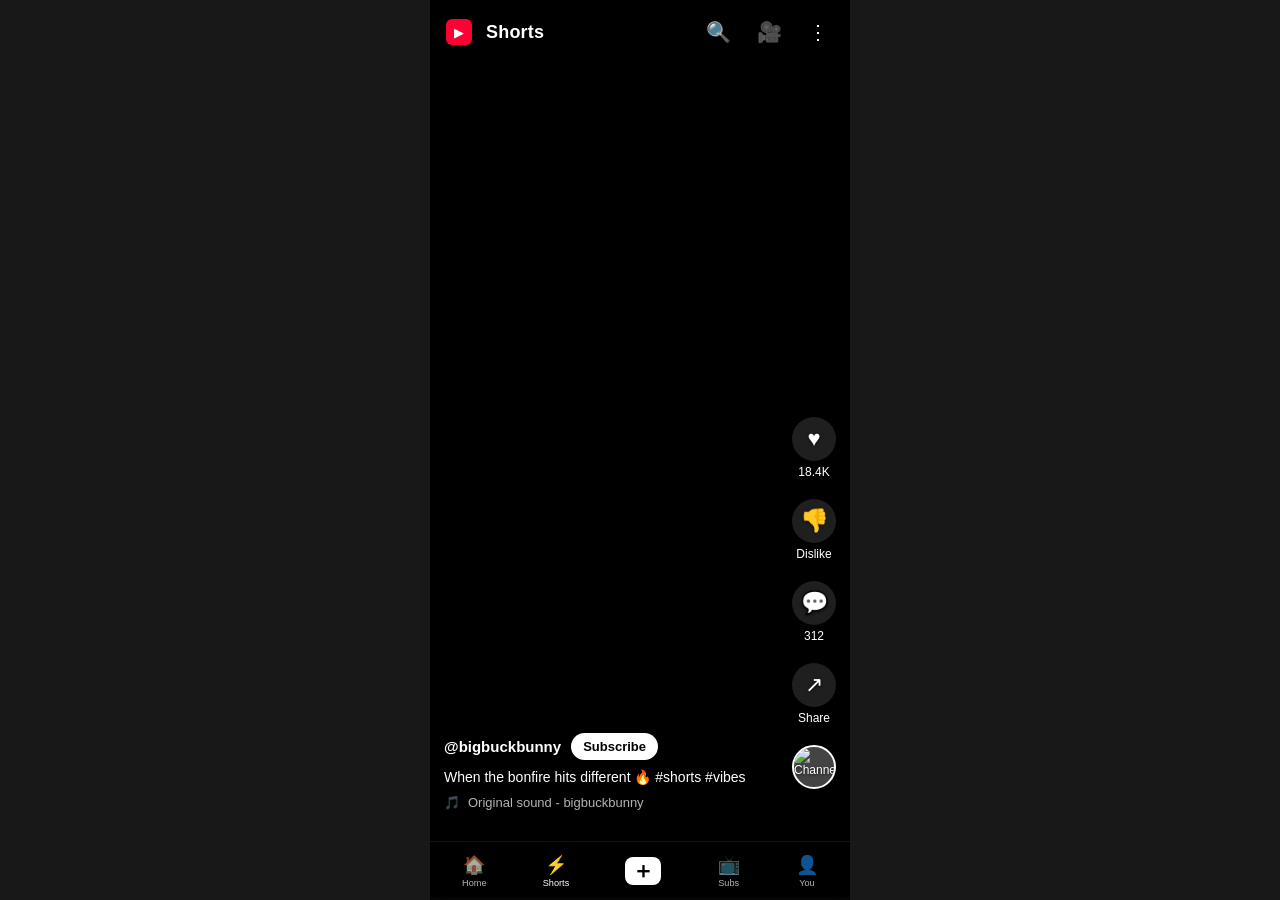
==== index.html @ be14614b "Add YouTube Shorts-style page Vertical full-screen video feed with snap-scroll, autoplay-on-view, si" ====
<!DOCTYPE html>
<html lang="en">
<head>
  <meta charset="UTF-8" />
  <meta name="viewport" content="width=device-width, initial-scale=1.0, maximum-scale=1.0, user-scalable=no" />
  <title>Shorts</title>
  <link rel="stylesheet" href="styles.css" />
</head>
<body>
  <header class="topbar">
    <div class="brand">
      <span class="logo">▶</span>
      <span class="title">Shorts</span>
    </div>
    <div class="top-actions">
      <button class="icon-btn" aria-label="Search">🔍</button>
      <button class="icon-btn" aria-label="Camera">🎥</button>
      <button class="icon-btn" aria-label="More">⋮</button>
    </div>
  </header>

  <main id="feed" class="feed" aria-label="Shorts feed"></main>

  <nav class="bottom-nav" aria-label="Primary">
    <button class="nav-btn"><span>🏠</span><small>Home</small></button>
    <button class="nav-btn active"><span>⚡</span><small>Shorts</small></button>
    <button class="nav-btn add"><span>＋</span></button>
    <button class="nav-btn"><span>📺</span><small>Subs</small></button>
    <button class="nav-btn"><span>👤</span><small>You</small></button>
  </nav>

  <template id="short-template">
    <article class="short" tabindex="0">
      <video class="short-video" loop playsinline preload="metadata"></video>

      <button class="play-overlay" aria-label="Play/Pause">▶</button>

      <div class="progress"><div class="progress-fill"></div></div>

      <aside class="actions">
        <button class="action like" data-action="like">
          <span class="icon">♥</span>
          <span class="count">0</span>
        </button>
        <button class="action" data-action="dislike">
          <span class="icon">👎</span>
          <span class="count">Dislike</span>
        </button>
        <button class="action" data-action="comment">
          <span class="icon">💬</span>
          <span class="count">0</span>
        </button>
        <button class="action" data-action="share">
          <span class="icon">↗</span>
          <span class="count">Share</span>
        </button>
        <button class="action channel-pic" data-action="channel">
          <img alt="Channel" />
        </button>
      </aside>

      <footer class="meta">
        <div class="channel-row">
          <strong class="channel-name"></strong>
          <button class="subscribe-btn">Subscribe</button>
        </div>
        <p class="caption"></p>
        <div class="audio-row">
          <span>🎵</span>
          <span class="audio-name"></span>
        </div>
      </footer>
    </article>
  </template>

  <script src="app.js"></script>
</body>
</html>
---- styles.css ----
:root {
  --bg: #000;
  --fg: #fff;
  --muted: rgba(255, 255, 255, 0.7);
  --accent: #ff0033;
  --surface: rgba(255, 255, 255, 0.12);
}

* { box-sizing: border-box; }

html, body {
  margin: 0;
  padding: 0;
  height: 100%;
  background: var(--bg);
  color: var(--fg);
  font-family: -apple-system, BlinkMacSystemFont, "Segoe UI", Roboto, Helvetica, Arial, sans-serif;
  overflow: hidden;
  -webkit-font-smoothing: antialiased;
}

button {
  background: none;
  border: 0;
  color: inherit;
  font: inherit;
  cursor: pointer;
}

/* Top bar */
.topbar {
  position: fixed;
  top: 0; left: 0; right: 0;
  z-index: 10;
  display: flex;
  align-items: center;
  justify-content: space-between;
  padding: 14px 16px;
  background: linear-gradient(to bottom, rgba(0,0,0,0.55), transparent);
  pointer-events: none;
}
.topbar .brand,
.topbar .top-actions { pointer-events: auto; display: flex; align-items: center; gap: 14px; }
.brand .logo {
  display: inline-flex; align-items: center; justify-content: center;
  width: 26px; height: 26px;
  background: var(--accent);
  color: #fff;
  border-radius: 6px;
  font-size: 13px;
}
.brand .title { font-weight: 700; font-size: 18px; letter-spacing: 0.2px; }
.icon-btn { font-size: 20px; padding: 6px; }

/* Feed */
.feed {
  height: 100dvh;
  width: 100vw;
  overflow-y: scroll;
  scroll-snap-type: y mandatory;
  scrollbar-width: none;
}
.feed::-webkit-scrollbar { display: none; }

.short {
  position: relative;
  height: 100dvh;
  width: 100%;
  scroll-snap-align: start;
  scroll-snap-stop: always;
  display: flex;
  align-items: center;
  justify-content: center;
  background: #111;
  overflow: hidden;
}

.short-video {
  width: 100%;
  height: 100%;
  object-fit: cover;
  background: #000;
}

/* Tap-to-play overlay */
.play-overlay {
  position: absolute;
  inset: 0;
  display: flex;
  align-items: center;
  justify-content: center;
  font-size: 64px;
  color: rgba(255,255,255,0.9);
  text-shadow: 0 2px 10px rgba(0,0,0,0.5);
  opacity: 0;
  transition: opacity 0.15s ease;
}
.short.paused .play-overlay { opacity: 1; }

/* Progress */
.progress {
  position: absolute;
  bottom: 0; left: 0; right: 0;
  height: 3px;
  background: rgba(255,255,255,0.2);
}
.progress-fill {
  height: 100%;
  width: 0;
  background: var(--fg);
  transition: width 0.1s linear;
}

/* Side actions */
.actions {
  position: absolute;
  right: 8px;
  bottom: 110px;
  display: flex;
  flex-direction: column;
  gap: 18px;
  align-items: center;
}
.action {
  display: flex;
  flex-direction: column;
  align-items: center;
  gap: 4px;
  font-size: 12px;
  color: var(--fg);
  text-shadow: 0 1px 3px rgba(0,0,0,0.7);
}
.action .icon {
  width: 44px; height: 44px;
  display: inline-flex; align-items: center; justify-content: center;
  background: var(--surface);
  border-radius: 50%;
  font-size: 22px;
  backdrop-filter: blur(6px);
  transition: transform 0.15s ease, background 0.15s ease;
}
.action:active .icon { transform: scale(0.92); }
.action.like.liked .icon { color: var(--accent); }

.channel-pic img {
  width: 44px; height: 44px;
  border-radius: 50%;
  object-fit: cover;
  border: 2px solid var(--fg);
  background: #444;
}

/* Meta */
.meta {
  position: absolute;
  left: 14px;
  right: 80px;
  bottom: 90px;
  display: flex;
  flex-direction: column;
  gap: 8px;
  text-shadow: 0 1px 3px rgba(0,0,0,0.7);
}
.channel-row {
  display: flex;
  align-items: center;
  gap: 10px;
}
.channel-name { font-size: 15px; }
.subscribe-btn {
  background: var(--fg);
  color: #000;
  font-weight: 600;
  font-size: 13px;
  padding: 6px 12px;
  border-radius: 999px;
}
.subscribe-btn.subscribed {
  background: var(--surface);
  color: var(--fg);
}
.caption {
  margin: 0;
  font-size: 14px;
  line-height: 1.35;
  display: -webkit-box;
  -webkit-line-clamp: 2;
  -webkit-box-orient: vertical;
  overflow: hidden;
}
.audio-row {
  display: flex;
  align-items: center;
  gap: 8px;
  font-size: 13px;
  color: var(--muted);
}

/* Bottom nav */
.bottom-nav {
  position: fixed;
  bottom: 0; left: 0; right: 0;
  z-index: 10;
  display: flex;
  align-items: center;
  justify-content: space-around;
  background: rgba(0,0,0,0.85);
  backdrop-filter: blur(8px);
  padding: 8px 4px calc(8px + env(safe-area-inset-bottom));
  border-top: 1px solid rgba(255,255,255,0.08);
}
.nav-btn {
  display: flex;
  flex-direction: column;
  align-items: center;
  gap: 2px;
  font-size: 11px;
  color: var(--muted);
  padding: 4px 12px;
}
.nav-btn span { font-size: 18px; }
.nav-btn.active { color: var(--fg); }
.nav-btn.add span {
  width: 36px; height: 28px;
  display: inline-flex; align-items: center; justify-content: center;
  background: var(--fg);
  color: #000;
  border-radius: 8px;
  font-weight: 700;
  font-size: 22px;
}

@media (min-width: 600px) {
  .feed, .short { width: 420px; margin: 0 auto; }
  body { background: #181818; }
  .topbar, .bottom-nav { max-width: 420px; margin: 0 auto; }
}
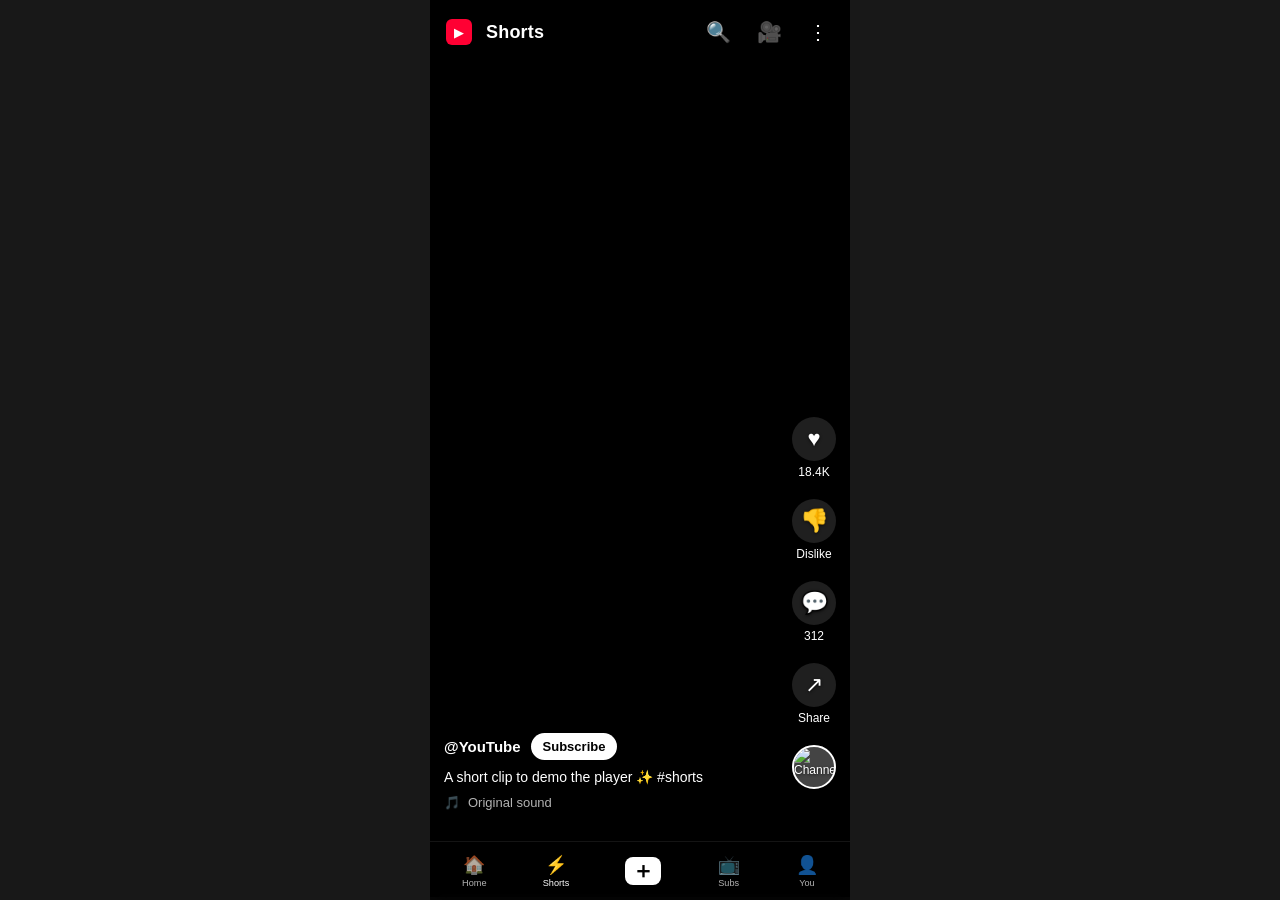
==== commit 569d4453: "Use YouTube IFrame Player API for real Shorts embeds Replaces the sample <video> tags with the YouTu" ====
--- a/index.html
+++ b/index.html
@@ -31,7 +31,10 @@
 
   <template id="short-template">
     <article class="short" tabindex="0">
-      <video class="short-video" loop playsinline preload="metadata"></video>
+      <div class="player-wrap">
+        <div class="yt-player"></div>
+        <div class="tap-layer" aria-label="Play/Pause"></div>
+      </div>
 
       <button class="play-overlay" aria-label="Play/Pause">▶</button>
 
@@ -73,6 +76,7 @@
     </article>
   </template>
 
+  <script src="https://www.youtube.com/iframe_api"></script>
   <script src="app.js"></script>
 </body>
 </html>
--- a/styles.css
+++ b/styles.css
@@ -75,11 +75,28 @@
   overflow: hidden;
 }
 
-.short-video {
+.player-wrap {
+  position: absolute;
+  inset: 0;
+  display: flex;
+  align-items: center;
+  justify-content: center;
+  background: #000;
+}
+.yt-player,
+.yt-player iframe {
   width: 100%;
   height: 100%;
-  object-fit: cover;
-  background: #000;
+  border: 0;
+  display: block;
+}
+/* Hide the iframe until ready to avoid the "Watch on YouTube" splash flash */
+.short.loading .yt-player { visibility: hidden; }
+.tap-layer {
+  position: absolute;
+  inset: 0;
+  z-index: 2;
+  cursor: pointer;
 }
 
 /* Tap-to-play overlay */
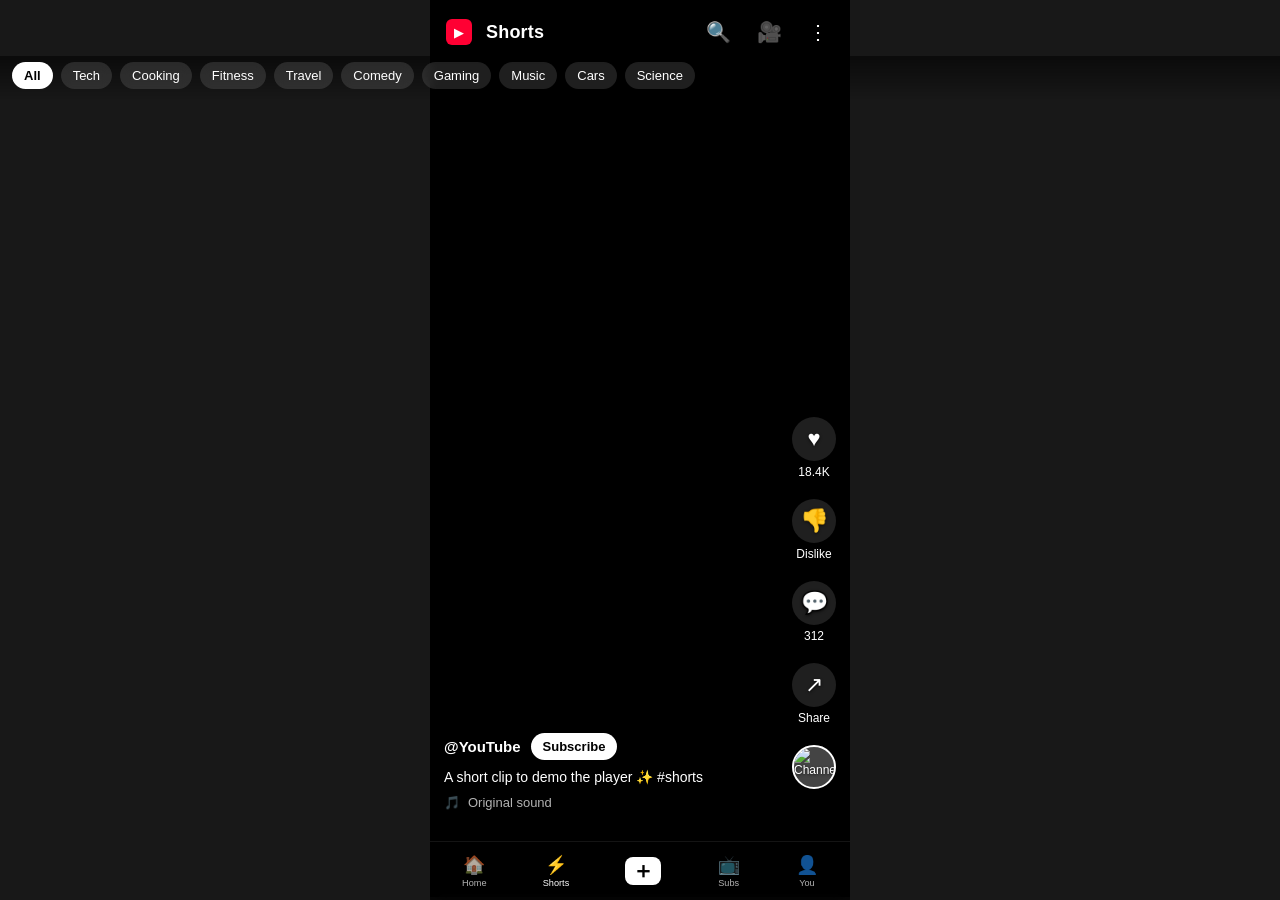
==== commit c3f9170b: "Add category chips and trend research drawer Adds a horizontal category chip row, a slide-up researc" ====
--- a/index.html
+++ b/index.html
@@ -13,13 +13,53 @@
       <span class="title">Shorts</span>
     </div>
     <div class="top-actions">
-      <button class="icon-btn" aria-label="Search">🔍</button>
+      <button class="icon-btn" id="open-research" aria-label="Search">🔍</button>
       <button class="icon-btn" aria-label="Camera">🎥</button>
       <button class="icon-btn" aria-label="More">⋮</button>
     </div>
   </header>
 
+  <div class="chips" id="chips" aria-label="Categories"></div>
+
   <main id="feed" class="feed" aria-label="Shorts feed"></main>
+
+  <section id="research" class="research" aria-hidden="true" aria-label="Trend research">
+    <div class="research-head">
+      <h2>Find ideas</h2>
+      <button class="icon-btn" id="close-research" aria-label="Close">✕</button>
+    </div>
+
+    <p class="disclaimer">
+      For inspiration only. Don't re-upload others' clips — make your own version
+      with original footage, voice, and angle.
+    </p>
+
+    <form class="search-row" id="search-form">
+      <input
+        id="search-input"
+        type="search"
+        placeholder="Search shorts (e.g. 'air fryer recipes')"
+        autocomplete="off"
+      />
+      <button type="submit">Search</button>
+    </form>
+
+    <details class="api-key">
+      <summary>YouTube Data API key (optional, for in-page search)</summary>
+      <p class="hint">
+        Without a key we'll open results on youtube.com in a new tab.
+        Get a free key at console.cloud.google.com → enable "YouTube Data API v3".
+        Stored only in this browser.
+      </p>
+      <div class="key-row">
+        <input id="api-key" type="password" placeholder="AIza…" />
+        <button type="button" id="save-key">Save</button>
+        <button type="button" id="clear-key">Clear</button>
+      </div>
+    </details>
+
+    <div class="results" id="results" aria-live="polite"></div>
+  </section>
 
   <nav class="bottom-nav" aria-label="Primary">
     <button class="nav-btn"><span>🏠</span><small>Home</small></button>
--- a/styles.css
+++ b/styles.css
@@ -52,6 +52,37 @@
 .brand .title { font-weight: 700; font-size: 18px; letter-spacing: 0.2px; }
 .icon-btn { font-size: 20px; padding: 6px; }
 
+/* Category chips */
+.chips {
+  position: fixed;
+  top: 56px;
+  left: 0; right: 0;
+  z-index: 9;
+  display: flex;
+  gap: 8px;
+  padding: 6px 12px 10px;
+  overflow-x: auto;
+  scrollbar-width: none;
+  background: linear-gradient(to bottom, rgba(0,0,0,0.55), transparent);
+  pointer-events: auto;
+}
+.chips::-webkit-scrollbar { display: none; }
+.chip {
+  flex: 0 0 auto;
+  font-size: 13px;
+  padding: 6px 12px;
+  border-radius: 999px;
+  background: var(--surface);
+  color: var(--fg);
+  white-space: nowrap;
+  backdrop-filter: blur(6px);
+}
+.chip.active {
+  background: var(--fg);
+  color: #000;
+  font-weight: 600;
+}
+
 /* Feed */
 .feed {
   height: 100dvh;
@@ -247,6 +278,109 @@
   font-size: 22px;
 }
 
+/* Research drawer */
+.research {
+  position: fixed;
+  inset: 0;
+  z-index: 20;
+  background: #0a0a0a;
+  color: var(--fg);
+  display: flex;
+  flex-direction: column;
+  transform: translateY(100%);
+  transition: transform 0.25s ease;
+  padding: 16px 16px calc(16px + env(safe-area-inset-bottom));
+  gap: 12px;
+  overflow-y: auto;
+}
+.research.open { transform: translateY(0); }
+.research-head {
+  display: flex;
+  align-items: center;
+  justify-content: space-between;
+}
+.research-head h2 { margin: 0; font-size: 18px; }
+.disclaimer {
+  margin: 0;
+  font-size: 12px;
+  color: var(--muted);
+  background: rgba(255, 200, 0, 0.08);
+  border: 1px solid rgba(255, 200, 0, 0.25);
+  padding: 8px 10px;
+  border-radius: 8px;
+}
+.search-row {
+  display: flex;
+  gap: 8px;
+}
+.search-row input {
+  flex: 1;
+  background: var(--surface);
+  color: var(--fg);
+  border: 0;
+  border-radius: 8px;
+  padding: 10px 12px;
+  font: inherit;
+}
+.search-row button,
+.key-row button {
+  background: var(--fg);
+  color: #000;
+  border-radius: 8px;
+  padding: 10px 14px;
+  font-weight: 600;
+}
+.api-key { font-size: 13px; color: var(--muted); }
+.api-key summary { cursor: pointer; padding: 4px 0; }
+.api-key .hint { font-size: 12px; line-height: 1.4; margin: 6px 0 8px; }
+.key-row { display: flex; gap: 6px; }
+.key-row input {
+  flex: 1;
+  background: var(--surface);
+  color: var(--fg);
+  border: 0;
+  border-radius: 8px;
+  padding: 8px 10px;
+  font: inherit;
+}
+.results {
+  display: grid;
+  grid-template-columns: repeat(auto-fill, minmax(150px, 1fr));
+  gap: 10px;
+  margin-top: 4px;
+}
+.result {
+  background: var(--surface);
+  border-radius: 8px;
+  overflow: hidden;
+  text-align: left;
+  display: flex;
+  flex-direction: column;
+}
+.result img {
+  width: 100%;
+  aspect-ratio: 9 / 16;
+  object-fit: cover;
+  background: #222;
+}
+.result .info { padding: 6px 8px; }
+.result .info .title {
+  font-size: 12px;
+  line-height: 1.3;
+  display: -webkit-box;
+  -webkit-line-clamp: 2;
+  -webkit-box-orient: vertical;
+  overflow: hidden;
+}
+.result .info .ch { font-size: 11px; color: var(--muted); margin-top: 2px; }
+.result .add {
+  font-size: 12px;
+  padding: 6px 8px;
+  background: var(--accent);
+  color: #fff;
+  text-align: center;
+}
+
 @media (min-width: 600px) {
   .feed, .short { width: 420px; margin: 0 auto; }
   body { background: #181818; }
